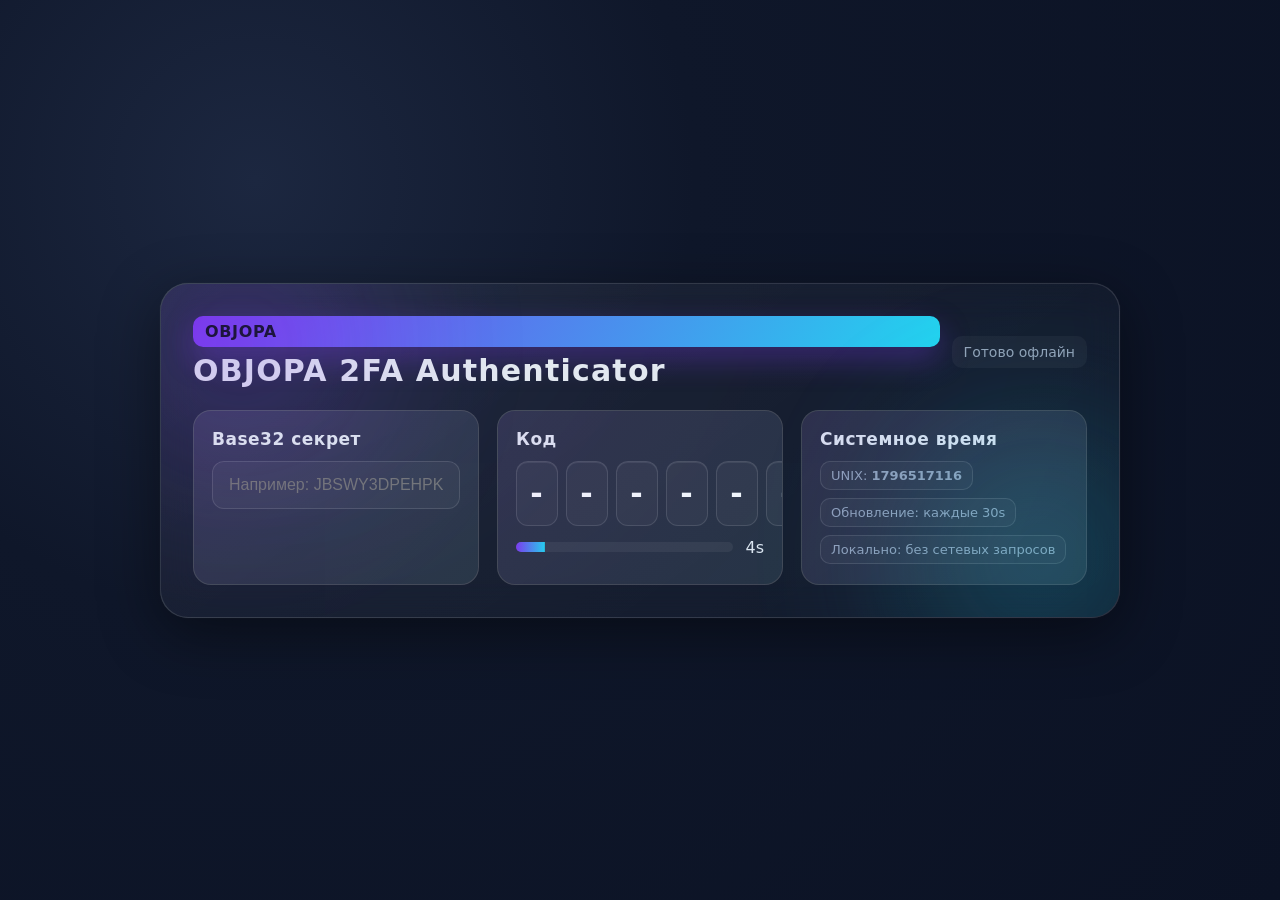
==== landing/index.html @ 189c37d2 "Refresh OBJOPA 2FA landing visuals" ====
<!DOCTYPE html>
<html lang="ru">
<head>
  <meta charset="UTF-8" />
  <meta name="viewport" content="width=device-width, initial-scale=1.0" />
  <title>OBJOPA 2FA</title>
  <style>
    :root {
      color-scheme: light dark;
      --bg: radial-gradient(circle at 20% 20%, #1c2740 0%, #0f172a 35%, #0b1224 100%);
      --glass: rgba(255, 255, 255, 0.08);
      --border: rgba(255, 255, 255, 0.12);
      --accent: #7c3aed;
      --accent-2: #22d3ee;
      --text-main: #e2e8f0;
      --muted: #94a3b8;
      --error: #f87171;
      --success: #34d399;
      font-family: "Inter", "SF Pro Display", system-ui, -apple-system, sans-serif;
    }

    * {
      box-sizing: border-box;
    }

    body {
      margin: 0;
      min-height: 100vh;
      display: flex;
      align-items: center;
      justify-content: center;
      padding: 24px;
      background: var(--bg);
      color: var(--text-main);
    }

    .shell {
      width: min(960px, 100%);
      background: linear-gradient(145deg, rgba(255, 255, 255, 0.06), rgba(255, 255, 255, 0.02));
      border: 1px solid var(--border);
      border-radius: 28px;
      box-shadow:
        0 16px 60px rgba(0, 0, 0, 0.45),
        0 0 1px rgba(255, 255, 255, 0.18);
      padding: 32px;
      backdrop-filter: blur(18px);
      position: relative;
      overflow: hidden;
    }

    .shell::before,
    .shell::after {
      content: "";
      position: absolute;
      width: 280px;
      height: 280px;
      border-radius: 50%;
      filter: blur(90px);
      opacity: 0.8;
      pointer-events: none;
    }

    .shell::before {
      background: radial-gradient(circle, rgba(124, 58, 237, 0.5), rgba(15, 23, 42, 0));
      top: -80px;
      left: -60px;
    }

    .shell::after {
      background: radial-gradient(circle, rgba(34, 211, 238, 0.5), rgba(15, 23, 42, 0));
      bottom: -80px;
      right: -60px;
    }

    header {
      display: grid;
      grid-template-columns: 1fr auto;
      align-items: center;
      gap: 12px;
      margin-bottom: 22px;
    }

    .title {
      display: grid;
      gap: 6px;
    }

    .badge {
      padding: 6px 12px;
      border-radius: 10px;
      background: linear-gradient(120deg, var(--accent), var(--accent-2));
      color: #0b0f1a;
      font-weight: 700;
      letter-spacing: 0.04em;
      box-shadow: 0 12px 30px rgba(124, 58, 237, 0.35);
    }

    h1 {
      margin: 0;
      font-size: 30px;
      letter-spacing: 0.04em;
    }

    .grid {
      display: grid;
      grid-template-columns: repeat(auto-fit, minmax(280px, 1fr));
      gap: 18px;
    }

    .card {
      position: relative;
      background: var(--glass);
      border: 1px solid var(--border);
      border-radius: 18px;
      padding: 18px 18px 20px;
      overflow: hidden;
    }

    .card::after {
      content: "";
      position: absolute;
      inset: 0;
      background: linear-gradient(135deg, rgba(124, 58, 237, 0.08), rgba(34, 211, 238, 0.04));
      pointer-events: none;
    }

    .card h2 {
      margin: 0 0 12px;
      font-size: 17px;
      letter-spacing: 0.03em;
    }

    .input {
      width: 100%;
      padding: 14px 16px;
      border-radius: 12px;
      border: 1px solid var(--border);
      background: rgba(255, 255, 255, 0.04);
      color: var(--text-main);
      outline: none;
      font-size: 16px;
      transition: border-color 0.2s ease, box-shadow 0.2s ease;
    }

    .input:focus {
      border-color: var(--accent);
      box-shadow: 0 0 0 4px rgba(124, 58, 237, 0.18);
    }

    .otp-value {
      display: grid;
      grid-template-columns: repeat(6, 1fr);
      gap: 8px;
      margin: 6px 0 12px;
      font-size: 30px;
      font-weight: 800;
      letter-spacing: 0.04em;
      color: #f8fafc;
    }

    .otp-box {
      padding: 14px 12px;
      text-align: center;
      border-radius: 12px;
      background: rgba(255, 255, 255, 0.04);
      border: 1px solid var(--border);
      box-shadow: inset 0 1px 0 rgba(255, 255, 255, 0.08);
      min-width: 42px;
    }

    .status {
      display: inline-flex;
      align-items: center;
      gap: 8px;
      padding: 8px 12px;
      border-radius: 10px;
      background: rgba(255, 255, 255, 0.04);
      color: var(--muted);
      font-size: 14px;
    }

    .status.success {
      color: var(--success);
    }

    .status.error {
      color: var(--error);
    }

    .timer {
      display: grid;
      grid-template-columns: 1fr auto;
      align-items: center;
      gap: 12px;
    }

    .progress {
      position: relative;
      width: 100%;
      height: 10px;
      border-radius: 999px;
      background: rgba(255, 255, 255, 0.06);
      overflow: hidden;
    }

    .progress span {
      position: absolute;
      inset: 0;
      display: block;
      background: linear-gradient(90deg, var(--accent), var(--accent-2));
      width: 100%;
      transform-origin: left center;
      transform: scaleX(0);
      transition: transform 0.2s ease;
    }

    .meta {
      display: flex;
      gap: 8px;
      flex-wrap: wrap;
      color: var(--muted);
      font-size: 13px;
    }

    .meta span {
      padding: 6px 10px;
      border-radius: 10px;
      border: 1px solid var(--border);
      background: rgba(255, 255, 255, 0.03);
    }

    @media (max-width: 520px) {
      h1 {
        font-size: 26px;
      }
      .otp-value {
        font-size: 38px;
      }
    }
  </style>
</head>
<body>
  <div class="shell">
    <header>
      <div class="title">
        <span class="badge">OBJOPA</span>
        <h1>OBJOPA 2FA Authenticator</h1>
      </div>
      <div class="status" id="status">Готово офлайн</div>
    </header>

    <div class="grid">
      <div class="card">
        <h2>Base32 секрет</h2>
        <input
          id="secret"
          class="input"
          placeholder="Например: JBSWY3DPEHPK3PXP"
          autocomplete="off"
          spellcheck="false"
        />
      </div>

      <div class="card">
        <h2>Код</h2>
        <div class="otp-value" id="otp"></div>
        <div class="timer">
          <div class="progress"><span id="progress"></span></div>
          <div id="remaining">30s</div>
        </div>
      </div>

      <div class="card">
        <h2>Системное время</h2>
        <div class="meta">
          <span>UNIX: <strong id="unix">-</strong></span>
          <span>Обновление: каждые 30s</span>
          <span>Локально: без сетевых запросов</span>
        </div>
      </div>
    </div>
  </div>

  <script>
    const secretInput = document.getElementById("secret");
    const statusTag = document.getElementById("status");
    const otpTag = document.getElementById("otp");
    const progressFill = document.getElementById("progress");
    const remainingTag = document.getElementById("remaining");
    const unixTag = document.getElementById("unix");

    let cryptoKey = null;
    let lastSecret = "";
    let isUpdating = false;

    function base32ToBytes(secret) {
      const cleaned = secret.replace(/\s+/g, "").toUpperCase();
      const alphabet = "ABCDEFGHIJKLMNOPQRSTUVWXYZ234567";
      let bits = "";
      for (const char of cleaned) {
        const idx = alphabet.indexOf(char);
        if (idx === -1) {
          throw new Error(`Недопустимый символ: ${char}`);
        }
        bits += idx.toString(2).padStart(5, "0");
      }
      const bytes = [];
      for (let i = 0; i + 8 <= bits.length; i += 8) {
        bytes.push(parseInt(bits.slice(i, i + 8), 2));
      }
      return new Uint8Array(bytes);
    }

    async function prepareKey(secret) {
      if (!secret.trim()) {
        cryptoKey = null;
        lastSecret = "";
        setStatus("Готово офлайн", "");
        return;
      }
      try {
        const bytes = base32ToBytes(secret);
        if (!bytes.length) {
          throw new Error("Секрет пустой после декодирования");
        }
        cryptoKey = await crypto.subtle.importKey(
          "raw",
          bytes,
          { name: "HMAC", hash: "SHA-1" },
          false,
          ["sign"]
        );
        lastSecret = secret;
        setStatus("Секрет принят", "success");
      } catch (error) {
        cryptoKey = null;
        lastSecret = "";
        setStatus(error.message || "Ошибка секрета", "error");
      }
    }

    function setStatus(text, type) {
      statusTag.textContent = text;
      statusTag.className = `status${type ? " " + type : ""}`;
    }

    async function generateOtp(unixTime) {
      if (!cryptoKey) return null;
      const timeStep = 30;
      const counter = Math.floor(unixTime / timeStep);
      const counterBytes = new ArrayBuffer(8);
      const view = new DataView(counterBytes);
      view.setUint32(4, counter, false);
      const signature = await crypto.subtle.sign("HMAC", cryptoKey, counterBytes);
      const hash = new Uint8Array(signature);
      const offset = hash[hash.length - 1] & 0x0f;
      const binary =
        ((hash[offset] & 0x7f) << 24) |
        ((hash[offset + 1] & 0xff) << 16) |
        ((hash[offset + 2] & 0xff) << 8) |
        (hash[offset + 3] & 0xff);
      const otp = (binary % 1_000_000).toString().padStart(6, "0");
      return otp;
    }

    async function update() {
      if (isUpdating) return;
      isUpdating = true;
      const unixTime = Math.floor(Date.now() / 1000);
      unixTag.textContent = unixTime;
      const secondsLeft = 30 - (unixTime % 30);
      remainingTag.textContent = `${secondsLeft}s`;
      const progress = (secondsLeft / 30).toFixed(3);
      progressFill.style.transform = `scaleX(${progress})`;

      if (!cryptoKey) {
        renderOtp("------");
        isUpdating = false;
        return;
      }

      try {
        const otp = await generateOtp(unixTime);
        renderOtp(otp ?? "------");
      } catch (error) {
        renderOtp("------");
        setStatus("Ошибка генерации", "error");
      } finally {
        isUpdating = false;
      }
    }

    function renderOtp(value) {
      const digits = value.padStart(6, "-").slice(0, 6).split("");
      otpTag.innerHTML = digits
        .map((digit) => `<span class="otp-box">${digit}</span>`)
        .join("");
    }

    secretInput.addEventListener("input", (event) => {
      const value = event.target.value
        .replace(/[^a-zA-Z2-7\s]/g, "")
        .toUpperCase();
      event.target.value = value;
      if (value === lastSecret) return;
      prepareKey(value).then(update);
    });

    setInterval(update, 1000);
    renderOtp("------");
    update();
  </script>
</body>
</html>
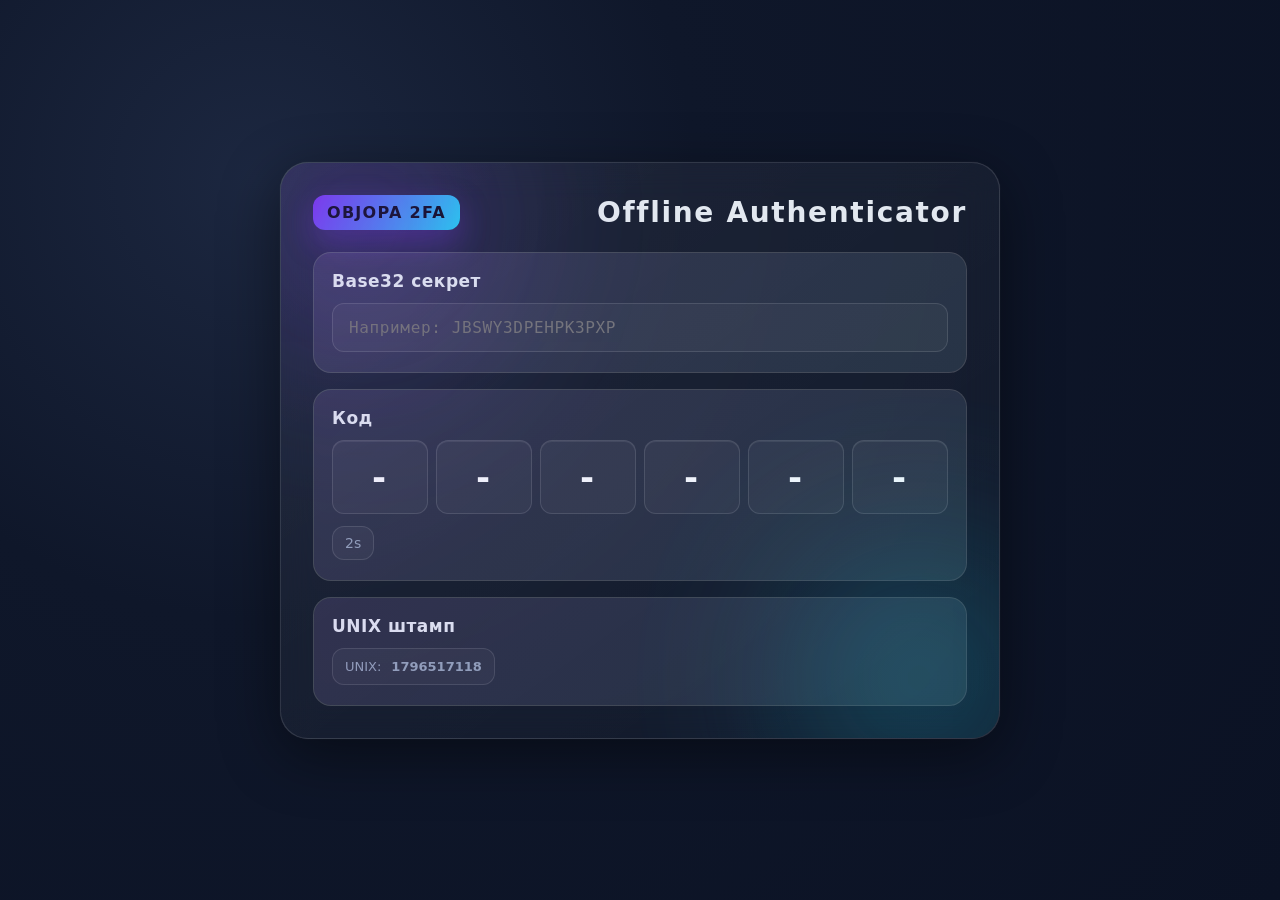
==== commit 70f67c88: "Simplify 2FA landing layout" ====
--- a/landing/index.html
+++ b/landing/index.html
@@ -35,7 +35,7 @@
     }
 
     .shell {
-      width: min(960px, 100%);
+      width: min(720px, 100%);
       background: linear-gradient(145deg, rgba(255, 255, 255, 0.06), rgba(255, 255, 255, 0.02));
       border: 1px solid var(--border);
       border-radius: 28px;
@@ -73,38 +73,32 @@
     }
 
     header {
-      display: grid;
-      grid-template-columns: 1fr auto;
+      display: flex;
       align-items: center;
-      gap: 12px;
+      justify-content: space-between;
       margin-bottom: 22px;
     }
 
-    .title {
-      display: grid;
-      gap: 6px;
-    }
-
     .badge {
-      padding: 6px 12px;
-      border-radius: 10px;
+      padding: 8px 14px;
+      border-radius: 12px;
       background: linear-gradient(120deg, var(--accent), var(--accent-2));
       color: #0b0f1a;
-      font-weight: 700;
-      letter-spacing: 0.04em;
+      font-weight: 800;
+      letter-spacing: 0.08em;
       box-shadow: 0 12px 30px rgba(124, 58, 237, 0.35);
     }
 
     h1 {
       margin: 0;
-      font-size: 30px;
-      letter-spacing: 0.04em;
+      font-size: 28px;
+      letter-spacing: 0.06em;
     }
 
     .grid {
       display: grid;
-      grid-template-columns: repeat(auto-fit, minmax(280px, 1fr));
-      gap: 18px;
+      grid-template-columns: 1fr;
+      gap: 16px;
     }
 
     .card {
@@ -140,6 +134,8 @@
       outline: none;
       font-size: 16px;
       transition: border-color 0.2s ease, box-shadow 0.2s ease;
+      font-family: "JetBrains Mono", "SF Mono", Consolas, monospace;
+      letter-spacing: 0.04em;
     }
 
     .input:focus {
@@ -152,14 +148,14 @@
       grid-template-columns: repeat(6, 1fr);
       gap: 8px;
       margin: 6px 0 12px;
-      font-size: 30px;
+      font-size: 34px;
       font-weight: 800;
-      letter-spacing: 0.04em;
+      letter-spacing: 0.06em;
       color: #f8fafc;
     }
 
     .otp-box {
-      padding: 14px 12px;
+      padding: 16px 12px;
       text-align: center;
       border-radius: 12px;
       background: rgba(255, 255, 255, 0.04);
@@ -168,63 +164,26 @@
       min-width: 42px;
     }
 
-    .status {
+    .timer {
       display: inline-flex;
       align-items: center;
-      gap: 8px;
+      gap: 10px;
       padding: 8px 12px;
-      border-radius: 10px;
+      border-radius: 12px;
       background: rgba(255, 255, 255, 0.04);
+      border: 1px solid var(--border);
+      font-size: 14px;
       color: var(--muted);
-      font-size: 14px;
-    }
-
-    .status.success {
-      color: var(--success);
-    }
-
-    .status.error {
-      color: var(--error);
-    }
-
-    .timer {
-      display: grid;
-      grid-template-columns: 1fr auto;
+    }
+
+    .meta {
+      display: inline-flex;
+      gap: 10px;
       align-items: center;
-      gap: 12px;
-    }
-
-    .progress {
-      position: relative;
-      width: 100%;
-      height: 10px;
-      border-radius: 999px;
-      background: rgba(255, 255, 255, 0.06);
-      overflow: hidden;
-    }
-
-    .progress span {
-      position: absolute;
-      inset: 0;
-      display: block;
-      background: linear-gradient(90deg, var(--accent), var(--accent-2));
-      width: 100%;
-      transform-origin: left center;
-      transform: scaleX(0);
-      transition: transform 0.2s ease;
-    }
-
-    .meta {
-      display: flex;
-      gap: 8px;
-      flex-wrap: wrap;
       color: var(--muted);
       font-size: 13px;
-    }
-
-    .meta span {
-      padding: 6px 10px;
-      border-radius: 10px;
+      padding: 10px 12px;
+      border-radius: 12px;
       border: 1px solid var(--border);
       background: rgba(255, 255, 255, 0.03);
     }
@@ -239,19 +198,16 @@
     }
   </style>
 </head>
-<body>
-  <div class="shell">
-    <header>
-      <div class="title">
-        <span class="badge">OBJOPA</span>
-        <h1>OBJOPA 2FA Authenticator</h1>
-      </div>
-      <div class="status" id="status">Готово офлайн</div>
-    </header>
-
-    <div class="grid">
-      <div class="card">
-        <h2>Base32 секрет</h2>
+  <body>
+    <div class="shell">
+      <header>
+        <span class="badge">OBJOPA 2FA</span>
+        <h1>Offline Authenticator</h1>
+      </header>
+
+      <div class="grid">
+        <div class="card">
+          <h2>Base32 секрет</h2>
         <input
           id="secret"
           class="input"
@@ -261,31 +217,22 @@
         />
       </div>
 
-      <div class="card">
-        <h2>Код</h2>
-        <div class="otp-value" id="otp"></div>
-        <div class="timer">
-          <div class="progress"><span id="progress"></span></div>
-          <div id="remaining">30s</div>
+        <div class="card">
+          <h2>Код</h2>
+          <div class="otp-value" id="otp"></div>
+          <div class="timer" id="remaining">30s</div>
         </div>
-      </div>
-
-      <div class="card">
-        <h2>Системное время</h2>
-        <div class="meta">
-          <span>UNIX: <strong id="unix">-</strong></span>
-          <span>Обновление: каждые 30s</span>
-          <span>Локально: без сетевых запросов</span>
+
+        <div class="card">
+          <h2>UNIX штамп</h2>
+          <div class="meta">UNIX: <strong id="unix">-</strong></div>
         </div>
       </div>
     </div>
-  </div>
 
   <script>
     const secretInput = document.getElementById("secret");
-    const statusTag = document.getElementById("status");
     const otpTag = document.getElementById("otp");
-    const progressFill = document.getElementById("progress");
     const remainingTag = document.getElementById("remaining");
     const unixTag = document.getElementById("unix");
 
@@ -315,7 +262,6 @@
       if (!secret.trim()) {
         cryptoKey = null;
         lastSecret = "";
-        setStatus("Готово офлайн", "");
         return;
       }
       try {
@@ -331,17 +277,10 @@
           ["sign"]
         );
         lastSecret = secret;
-        setStatus("Секрет принят", "success");
       } catch (error) {
         cryptoKey = null;
         lastSecret = "";
-        setStatus(error.message || "Ошибка секрета", "error");
-      }
-    }
-
-    function setStatus(text, type) {
-      statusTag.textContent = text;
-      statusTag.className = `status${type ? " " + type : ""}`;
+      }
     }
 
     async function generateOtp(unixTime) {
@@ -370,8 +309,6 @@
       unixTag.textContent = unixTime;
       const secondsLeft = 30 - (unixTime % 30);
       remainingTag.textContent = `${secondsLeft}s`;
-      const progress = (secondsLeft / 30).toFixed(3);
-      progressFill.style.transform = `scaleX(${progress})`;
 
       if (!cryptoKey) {
         renderOtp("------");
@@ -384,7 +321,6 @@
         renderOtp(otp ?? "------");
       } catch (error) {
         renderOtp("------");
-        setStatus("Ошибка генерации", "error");
       } finally {
         isUpdating = false;
       }
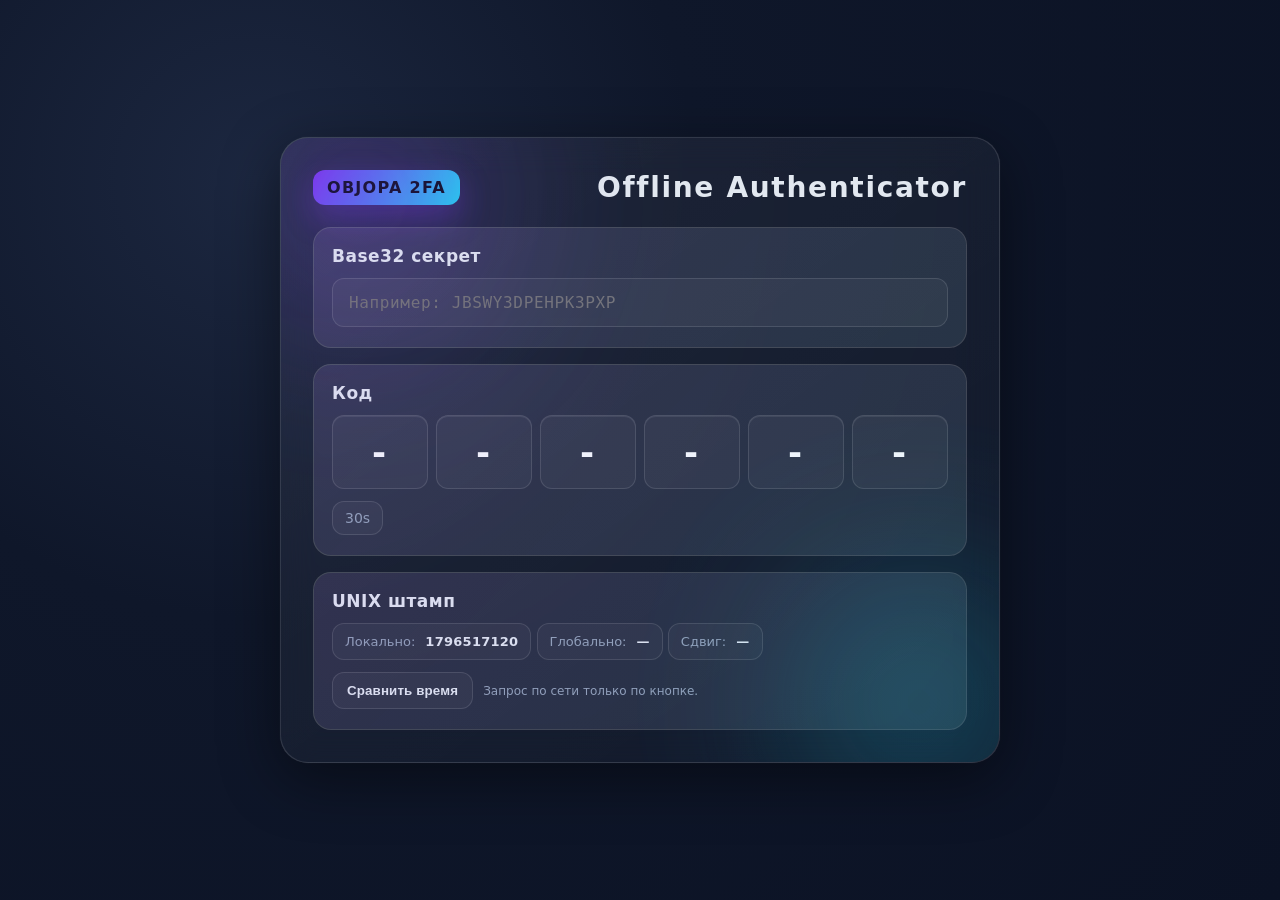
==== commit 2612cb7e: "Add network time comparison to landing" ====
--- a/landing/index.html
+++ b/landing/index.html
@@ -188,6 +188,47 @@
       background: rgba(255, 255, 255, 0.03);
     }
 
+    .meta strong {
+      color: #e2e8f0;
+      letter-spacing: 0.02em;
+    }
+
+    .actions {
+      margin-top: 12px;
+      display: flex;
+      gap: 10px;
+      flex-wrap: wrap;
+      align-items: center;
+    }
+
+    .ghost-btn {
+      padding: 10px 14px;
+      border-radius: 12px;
+      border: 1px solid var(--border);
+      background: rgba(255, 255, 255, 0.04);
+      color: var(--text-main);
+      font-weight: 600;
+      letter-spacing: 0.01em;
+      cursor: pointer;
+      transition: border-color 0.2s ease, transform 0.2s ease;
+    }
+
+    .ghost-btn:hover:not(:disabled) {
+      border-color: var(--accent);
+      transform: translateY(-1px);
+    }
+
+    .ghost-btn:disabled {
+      opacity: 0.6;
+      cursor: not-allowed;
+    }
+
+    .hint {
+      color: var(--muted);
+      font-size: 12px;
+      margin: 0;
+    }
+
     @media (max-width: 520px) {
       h1 {
         font-size: 26px;
@@ -225,7 +266,13 @@
 
         <div class="card">
           <h2>UNIX штамп</h2>
-          <div class="meta">UNIX: <strong id="unix">-</strong></div>
+          <div class="meta">Локально: <strong id="unix">-</strong></div>
+          <div class="meta">Глобально: <strong id="unix-global">—</strong></div>
+          <div class="meta">Сдвиг: <strong id="drift">—</strong></div>
+          <div class="actions">
+            <button class="ghost-btn" id="sync" type="button">Сравнить время</button>
+            <p class="hint" id="sync-hint">Запрос по сети только по кнопке.</p>
+          </div>
         </div>
       </div>
     </div>
@@ -235,10 +282,15 @@
     const otpTag = document.getElementById("otp");
     const remainingTag = document.getElementById("remaining");
     const unixTag = document.getElementById("unix");
+    const unixGlobalTag = document.getElementById("unix-global");
+    const driftTag = document.getElementById("drift");
+    const syncBtn = document.getElementById("sync");
+    const syncHint = document.getElementById("sync-hint");
 
     let cryptoKey = null;
     let lastSecret = "";
     let isUpdating = false;
+    let lastLocalUnix = null;
 
     function base32ToBytes(secret) {
       const cleaned = secret.replace(/\s+/g, "").toUpperCase();
@@ -306,6 +358,7 @@
       if (isUpdating) return;
       isUpdating = true;
       const unixTime = Math.floor(Date.now() / 1000);
+      lastLocalUnix = unixTime;
       unixTag.textContent = unixTime;
       const secondsLeft = 30 - (unixTime % 30);
       remainingTag.textContent = `${secondsLeft}s`;
@@ -342,6 +395,37 @@
       prepareKey(value).then(update);
     });
 
+    async function fetchNetworkTime() {
+      syncBtn.disabled = true;
+      syncBtn.textContent = "Запрос...";
+      syncHint.textContent = "Пробуем получить сетевое время";
+      try {
+        const response = await fetch("https://worldtimeapi.org/api/ip", {
+          cache: "no-store",
+        });
+        if (!response.ok) {
+          throw new Error(`Статус ${response.status}`);
+        }
+        const data = await response.json();
+        const networkUnix = Math.floor(data.unixtime);
+        unixGlobalTag.textContent = networkUnix;
+        const currentLocal = lastLocalUnix ?? Math.floor(Date.now() / 1000);
+        const drift = currentLocal - networkUnix;
+        const signed = drift > 0 ? `+${drift}` : `${drift}`;
+        driftTag.textContent = `${signed} сек`;
+        syncHint.textContent = "Сравнение завершено.";
+      } catch (error) {
+        syncHint.textContent = "Не удалось получить время.";
+        driftTag.textContent = "—";
+        unixGlobalTag.textContent = "—";
+      } finally {
+        syncBtn.disabled = false;
+        syncBtn.textContent = "Сравнить время";
+      }
+    }
+
+    syncBtn.addEventListener("click", fetchNetworkTime);
+
     setInterval(update, 1000);
     renderOtp("------");
     update();
